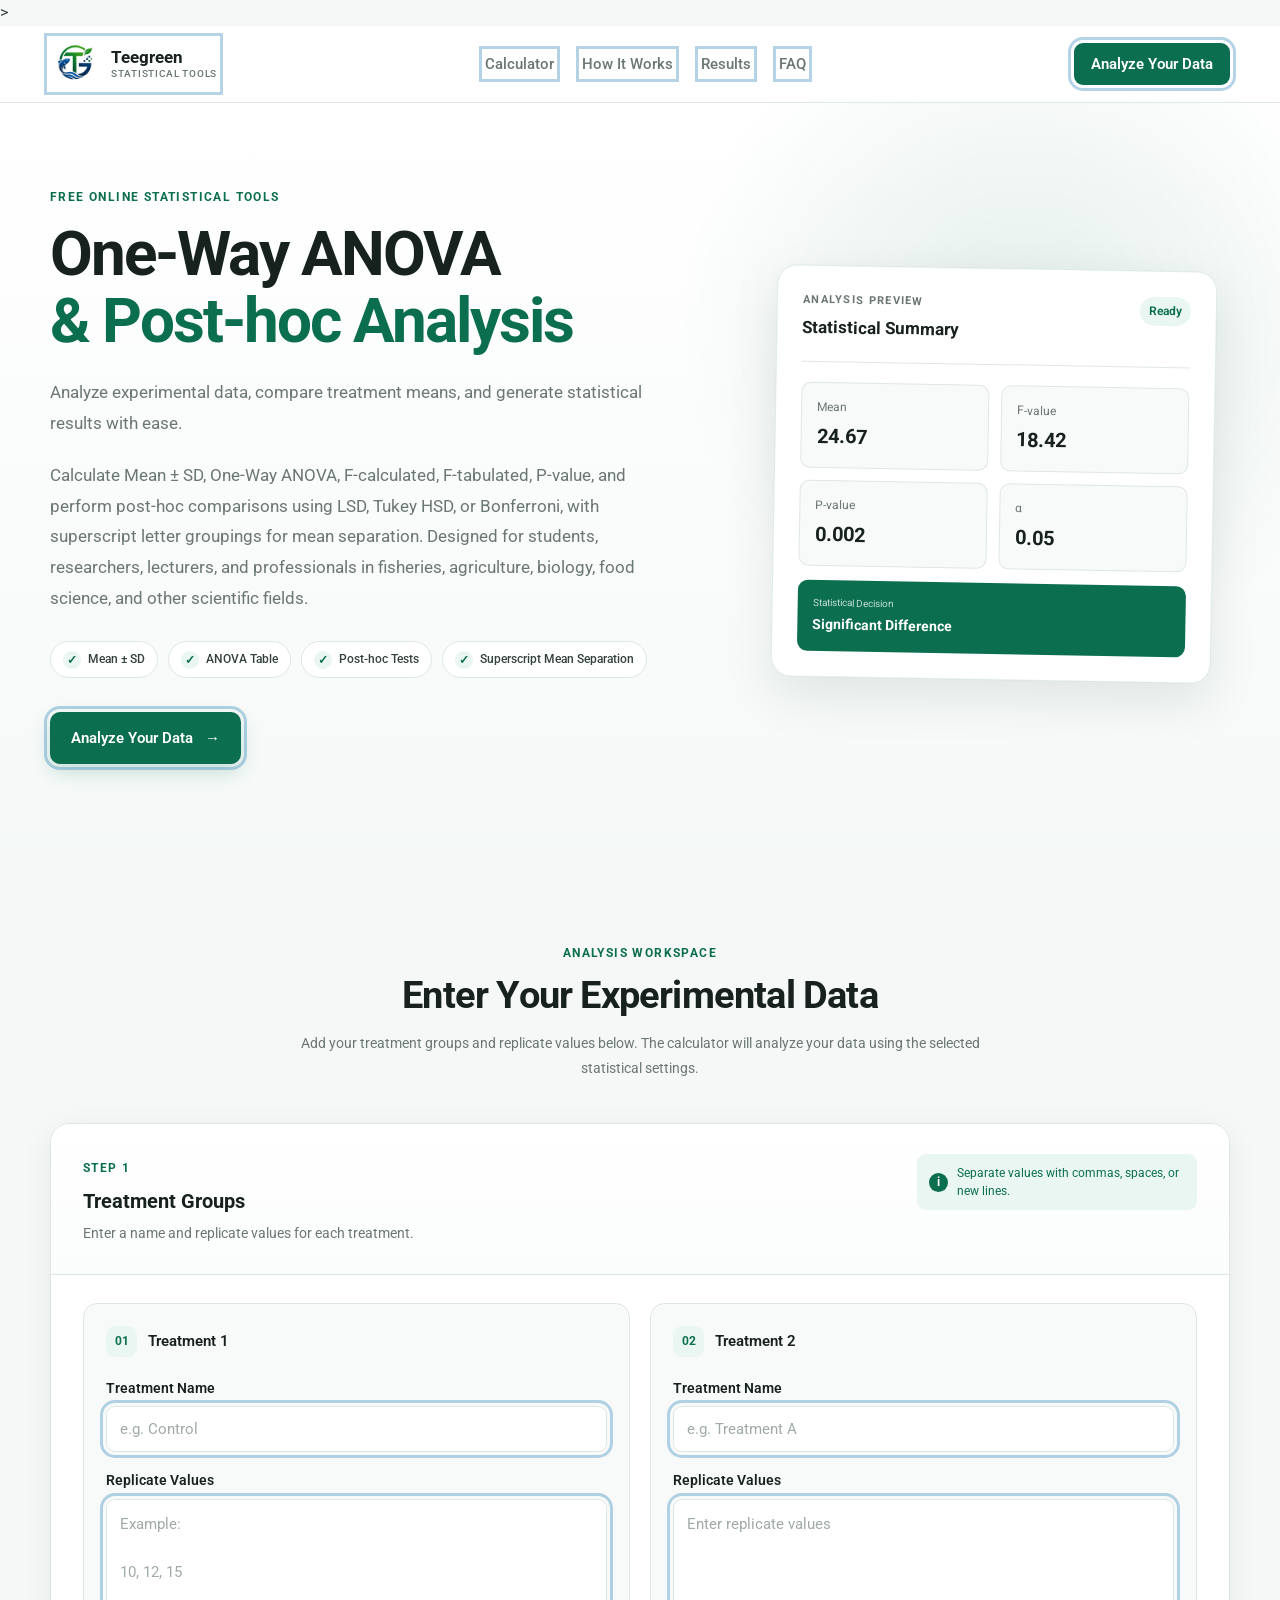
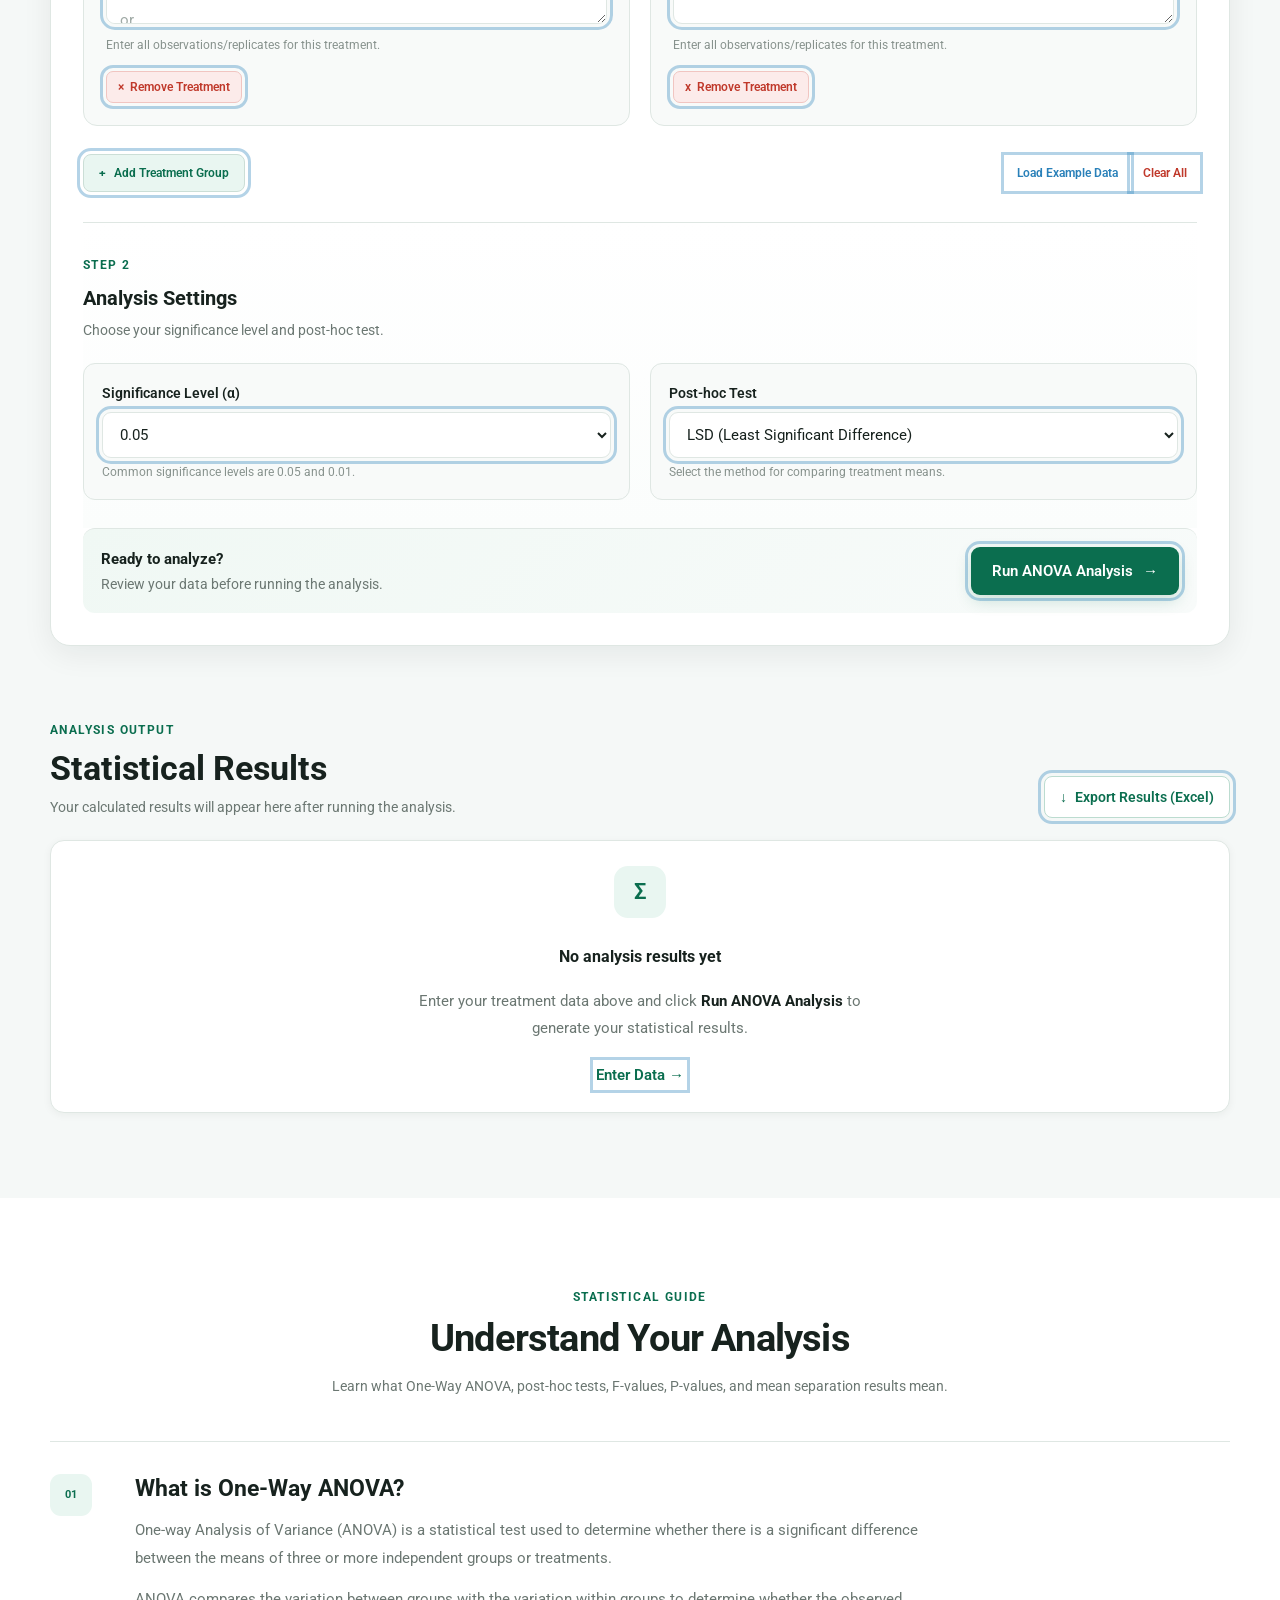
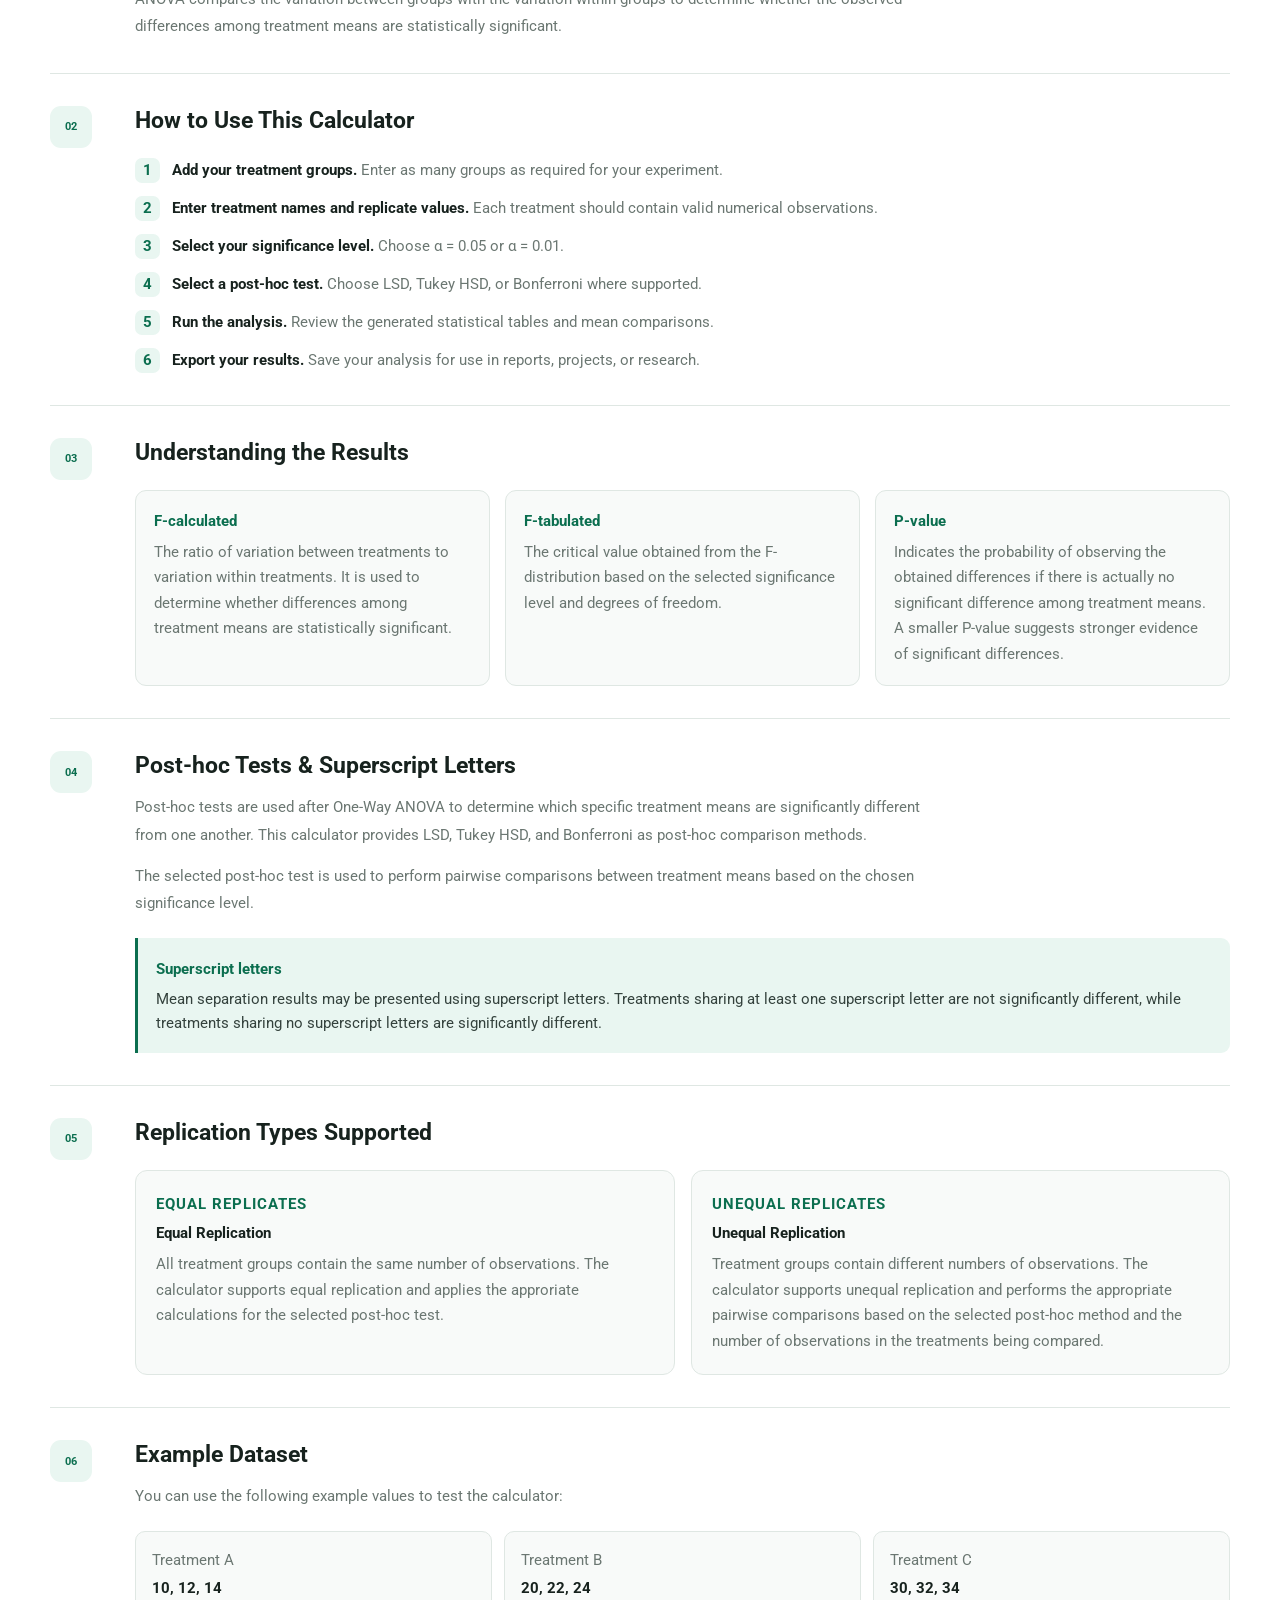
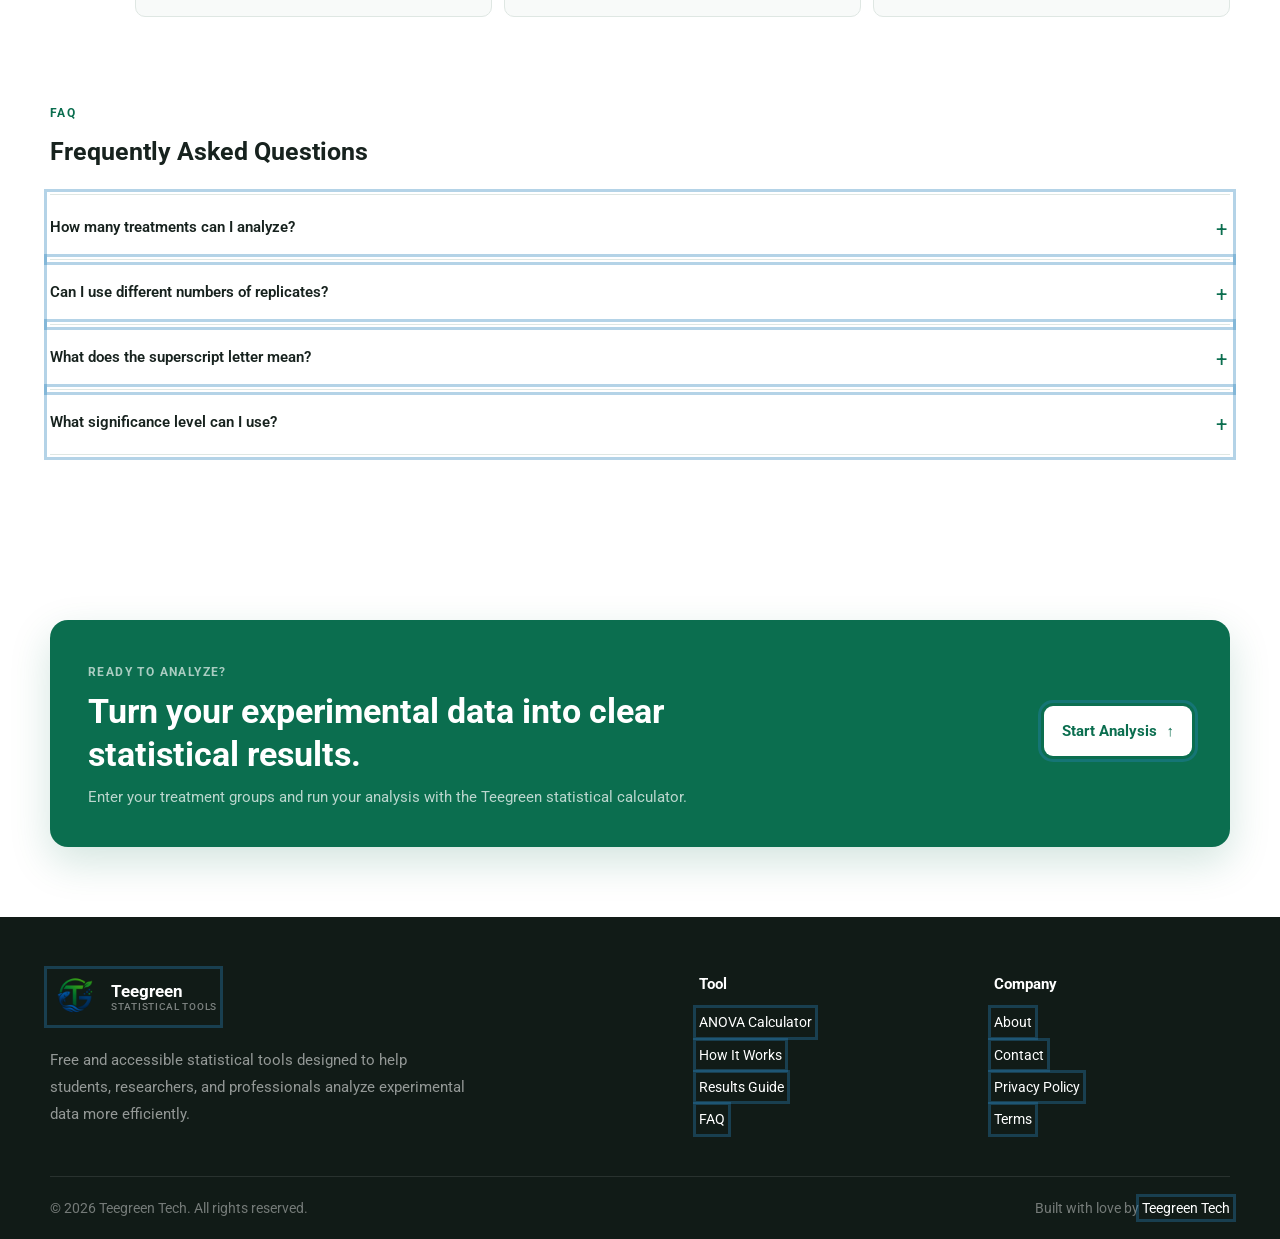
==== index.html @ 2a8d1009 "Initial launch" ====
<!DOCTYPE html><html lang="en"><head><meta charset="UTF-8">

<meta name="viewport" content="width=device-width, initial-scale=1.0">

<title>
    Teegreen One-Way ANOVA & Post-hoc Test Calculator | Free Statistical Analysis Tool
</title>

<meta
    name="description"
    content="Free One-Way ANOVA and post-hoc calculator for students, researchers, lecturers, and data analysts. Calculate Mean ± SD, ANOVA tables, F-value, P-value, F-critical, post-hoc, and mean separation online."
>

<meta
    name="keywords"
    content="One-Way ANOVA Calculator, ANOVA Calculator, Post-hoc Calculator, Mean Separation, F-test Calculator, Statistical Analysis, Mean ± SD Calculator, Research Statistics, Agriculture Statistics, Fisheries Statistics, Biology Statistics"
>

<meta name="author" content="Teegreen Tech">

<meta name="robots" content="index, follow">

<meta name="theme-color" content="#0b6e4f">

<link rel="canonical" href="https://YOUR-DOMAIN-HERE/">

<!-- Open Graph -->
<meta property="og:title" content="Teegreen One-Way ANOVA & Post-hoc Calculator">

<meta
    property="og:description"
    content="Perform One-Way ANOVA, Post-hoc test, Mean ± SD, F-value, P-value and mean separation online for free."
>

<meta property="og:type" content="website">

<meta property="og:url" content="https://YOUR-DOMAIN-HERE/">

<meta
    property="og:image"
    content="https://YOUR-DOMAIN-HERE/teegreen-logo.png"
>

<!-- Twitter -->
<meta name="twitter:card" content="summary_large_image">

<!-- Fonts -->
<link rel="preconnect" href="https://fonts.googleapis.com">
<link rel="preconnect" href="https://fonts.gstatic.com" crossorigin>
<link href="https://fonts.googleapis.com/css2?family=Roboto:ital,wght@0,100..900;1,100..900&display=swap" rel="stylesheet">

>

<!-- Main Stylesheet -->
<link
    rel="stylesheet"
    href="./assets/css/style.css"
>

</head>

<body>
    
    <!-- SITE HEADER -->

<header class="site-header"><div class="container header-inner">

    <a
        href="./"
        class="brand"
        aria-label="Teegreen Statistical Tools Home"
    >

        <img
                src="./assets/images/teegreen-logo.png"
                alt="Teegreen ANOVA logo"
                width="50"
                height="50"
            >

        <div class="brand-text">

            <span class="brand-name">
                Teegreen
            </span>

            <span class="brand-subtitle">
                Statistical Tools
            </span>

        </div>

    </a>

    <button
            type="button"
            class="mobile-menu-toggle"
            id="menuToggle"
            aria-label="Open navigation menu"
            aria-expanded="false"
            aria-controls="mainNavigation"
        >
            <span></span>
            <span></span>
            <span></span>
        </button>


    <nav
        class="main-navigation" id="primary-navigation"
        aria-label="Main navigation"
    >

        <a href="#calculator">
            Calculator
        </a>

        <a href="#how-to-use">
            How It Works
        </a>

        <a href="#results">
            Results
        </a>

        <a href="#faq">
            FAQ
        </a>

    </nav>


    <a
        href="#calculator"
        class="header-cta"
    >
        Analyze Your Data
    </a>

</div>

</header>


<!-- HERO SECTION -->

<main><section class="hero-section"><div class="container hero-grid">

    <div class="hero-content">

        <span class="eyebrow">
            FREE ONLINE STATISTICAL TOOLS
        </span>

        <h1>
            One-Way ANOVA
            <span>& Post-hoc Analysis</span>
        </h1>

        <p class="hero-description">

            Analyze experimental data, compare treatment means,
            and generate statistical results with ease.

        </p>
        <p class="hero-description">
            Calculate Mean ± SD, One-Way ANOVA, F-calculated, F-tabulated, P-value, and perform post-hoc comparisons using LSD, Tukey HSD, or Bonferroni, with superscript letter groupings for mean separation. Designed for students, researchers, lecturers, and professionals in fisheries, agriculture, biology, food science, and other scientific fields.
        </p>


        <div class="hero-features">

            <div class="hero-feature">
                <span class="feature-icon">✓</span>
                <span>Mean ± SD</span>
            </div>

            <div class="hero-feature">
                <span class="feature-icon">✓</span>
                <span>ANOVA Table</span>
            </div>

            <div class="hero-feature">
                <span class="feature-icon">✓</span>
                <span>Post-hoc Tests</span>
            </div>

            <div class="hero-feature">
                <span class="feature-icon">✓</span>
                <span> Superscript Mean Separation</span>
            </div>

        </div>


        <a
            href="#calculator"
            class="hero-button"
        >
            Analyze Your Data
             <span aria-hidden="true">→</span>
        </a>

    </div>


    <div class="hero-visual">

        <div class="stat-preview-card">

            <div class="preview-header">

                <div>
                    <span class="preview-label">
                        ANALYSIS PREVIEW
                    </span>

                    <h2>
                        Statistical Summary
                    </h2>
                </div>

                <span class="status-indicator">
                    Ready
                </span>

            </div>


            <div class="preview-stat-grid">

                <div class="preview-stat">

                    <span>
                        Mean
                    </span>

                    <strong>
                        24.67
                    </strong>

                </div>


                <div class="preview-stat">

                    <span>
                        F-value
                    </span>

                    <strong>
                        18.42
                    </strong>

                </div>


                <div class="preview-stat">

                    <span>
                        P-value
                    </span>

                    <strong>
                        0.002
                    </strong>

                </div>


                <div class="preview-stat">

                    <span>
                        &alpha;
                    </span>

                    <strong>
                        0.05
                    </strong>

                </div>

            </div>


            <div class="preview-result">

                <span>
                    Statistical Decision
                </span>

                <strong>
                    Significant Difference
                </strong>

            </div>

        </div>

    </div>

</div>

</section>

<!-- =========================================================
     CALCULATOR SECTION -->
<section
    id="calculator"
    class="calculator-section"
><div class="container">


    <div class="section-heading">

        <span class="section-label">
            ANALYSIS WORKSPACE
        </span>

        <h2>
            Enter Your Experimental Data
        </h2>

        <p>
            Add your treatment groups and replicate values below.
            The calculator will analyze your data using the selected
            statistical settings.
        </p>

    </div>



    <!-- Calculator Main Card -->

    <div class="calculator-card">


        <!-- Calculator Header -->

        <div class="calculator-card-header">

            <div>

                <span class="calculator-label">
                    STEP 1
                </span>

                <h3>
                    Treatment Groups
                </h3>

                <p>
                    Enter a name and replicate values for each treatment.
                </p>

            </div>


            <div class="data-format-note">

                <span class="format-icon">
                    i
                </span>

                <span>
                    Separate values with commas, spaces, or new lines.
                </span>

            </div>

        </div>



        <!-- Treatment Groups -->

        <div
            id="groupsContainer"
            class="groups-container"
        >


            <!-- Treatment 1 -->

            <div class="group">

                <div class="group-header">

                    <div class="group-title">

                        <span class="group-number">
                            01
                        </span>

                        <h3 class="treatmentNumber">
                            Treatment 1
                        </h3>

                    </div>

                </div>


                <div class="input-group">

                    <label
                        for="treatment-name-1"
                    >
                        Treatment Name
                    </label>

                    <input
                        id="treatment-name-1"
                        type="text"
                        class="groupName"
                        placeholder="e.g. Control"
                        autocomplete="off"
                    >

                </div>


                <div class="input-group">

                    <label>
                        Replicate Values
                    </label>

                    <textarea
                        class="dataInput"
                        inputmode="decimal"
                        placeholder="Example:

10, 12, 15

or

10 12 15

or

10
12
15"
></textarea>

                    <span class="input-help">
                        Enter all observations/replicates for this treatment.
                    </span>

                </div>


                <button
                    type="button"
                    class="removeGroup"
                >
                    <span aria-hidden="true">×</span>
                    Remove Treatment
                </button>

            </div>



            <!-- Treatment 2 -->

            <div class="group">

                <div class="group-header">

                    <div class="group-title">

                        <span class="group-number">
                            02
                        </span>

                        <h3 class="treatmentNumber">
                            Treatment 2
                        </h3>

                    </div>

                </div>


                <div class="input-group">

                    <label
                        for="treatment-name-2"
                    >
                        Treatment Name
                    </label>

                    <input
                        id="treatment-name-2"
                        type="text"
                        class="groupName"
                        placeholder="e.g. Treatment A"
                        autocomplete="off"
                    >

                </div>


                <div class="input-group">

                    <label>
                        Replicate Values
                    </label>

                    <textarea
                        class="dataInput"
                        placeholder="Enter replicate values"
                        inputmode="decimal"
                    ></textarea>

                    <span class="input-help">
                        Enter all observations/replicates for this treatment.
                    </span>

                </div>


                <button
                    type="button"
                    class="removeGroup"
                >
                    <span aria-hidden="true">x</span>
                    Remove Treatment
                </button>

            </div>


        </div>



        <!-- Group Controls -->

        <div class="group-controls">

            <button
                type="button"
                id="addGroup"
                class="secondary-button"
            >
                <span aria-hidden="true">+</span>
                Add Treatment Group
            </button>


            <div class="secondary-actions">

                <button
                    type="button"
                    id="exampleData"
                    class="text-button"
                >
                    Load Example Data
                </button>


                <button
                    type="button"
                    id="clearAll"
                    class="text-button danger-text"
                >
                    Clear All
                </button>

            </div>

        </div>



        <!-- Analysis Settings -->

        <div class="settings-section">

            <div class="settings-header">

                <span class="calculator-label">
                    STEP 2
                </span>

                <h3>
                    Analysis Settings
                </h3>

                <p>
                    Choose your significance level and post-hoc test.
                </p>

            </div>


            <div class="settings-grid">


                <div class="setting-control">

                    <label for="alpha">
                        Significance Level (&alpha;)
                    </label>

                    <select id="alpha">

                        <option value="0.05">
                            0.05
                        </option>

                        <option value="0.01">
                            0.01
                        </option>

                    </select>

                    <span class="setting-help">
                        Common significance levels are 0.05 and 0.01.
                    </span>

                </div>



                <div class="setting-control">

                    <label for="posthoc">
                        Post-hoc Test
                    </label>

                    <select id="posthoc">

                        <option value="LSD">
                            LSD (Least Significant Difference)
                        </option>

                        <option value="Tukey">
                            Tukey HSD
                        </option>

                        <option value="Bonferroni">
                            Bonferroni
                        </option>

                    </select>

                    <span class="setting-help">
                        Select the method for comparing treatment means.
                    </span>

                </div>


            </div>

        </div>



        <!-- Analysis Action -->

        <div class="analysis-action">

            <div class="analysis-action-text">

                <strong>
                    Ready to analyze?
                </strong>

                <span>
                    Review your data before running the analysis.
                </span>

            </div>


            <button
                type="button"
                id="analyze"
                class="primary-button"
            >
                Run ANOVA Analysis
                <span aria-hidden="true">→</span>
            </button>

        </div>


    </div>



    <!-- =====================================================
         RESULTS
    ====================================================== -->

    <section
        class="results-section" 
        aria-labelledby="results-title"
    >

        <div class="results-heading">

            <div>

                <span class="section-label">
                    ANALYSIS OUTPUT
                </span>

                <h2 id="results-title">
                    Statistical Results
                </h2>

                <p>
                    Your calculated results will appear here after
                    running the analysis.
                </p>

            </div>


            <button
                type="button"
                id="exportCSV"
                class="export-button"
            >
                <span aria-hidden="true">↓</span>
                Export Results (Excel)
            </button>

        </div>


        <!-- Keep this ID exactly as your JavaScript expects -->

        <div
            id="results"
            class="results-container"
            aria-live="polite"
            aria-atomic="true"
        >

            <div class="results-empty-state">

                <div class="empty-state-icon">
                    Σ
                </div>

                <h3>
                    No analysis results yet
                </h3>

                <p>
                    Enter your treatment data above and click
                    <strong>Run ANOVA Analysis</strong> to generate
                    your statistical results.
                </p>

                <a href="#calculator">
                    Enter Data →
                </a>

            </div>

        </div>

    </section>


</div>

</section>

<!-- INFORMATION SECTION -->

<section class="information-section">
    
    <div class="container">


    <div class="section-heading">

        <span class="section-label">
            STATISTICAL GUIDE
        </span>

        <h2>
            Understand Your Analysis
        </h2>

        <p>
            Learn what One-Way ANOVA, post-hoc tests, F-values, P-values,
            and mean separation results mean.
        </p>

    </div>



    <!-- What is ANOVA -->

    <article class="info-card">

        <div class="info-card-number">
            01
        </div>

        <div class="info-card-content">

            <h2>
                What is One-Way ANOVA?
            </h2>

            <p>
                One-way Analysis of Variance (ANOVA) is a statistical
                test used to determine whether there is a significant
                difference between the means of three or more
                independent groups or treatments.
            </p>

            <p>
                ANOVA compares the variation between groups with the
                variation within groups to determine whether the observed
                differences among treatment means are statistically
                significant.
            </p>

        </div>

    </article>



    <!-- How to Use -->

    <article
        id="how-to-use"
        class="info-card"
    >

        <div class="info-card-number">
            02
        </div>

        <div class="info-card-content">

            <h2>
                How to Use This Calculator
            </h2>

            <ol class="instruction-list">

                <li>
                    <span>1</span>
                    <div>
                        <strong>Add your treatment groups.</strong>
                        Enter as many groups as required for your experiment.
                    </div>
                </li>

                <li>
                    <span>2</span>
                    <div>
                        <strong>Enter treatment names and replicate values.</strong>
                        Each treatment should contain valid numerical observations.
                    </div>
                </li>

                <li>
                    <span>3</span>
                    <div>
                        <strong>Select your significance level.</strong>
                        Choose &alpha; = 0.05 or &alpha; = 0.01.
                    </div>
                </li>

                <li>
                    <span>4</span>
                    <div>
                        <strong>Select a post-hoc test.</strong>
                        Choose LSD, Tukey HSD, or Bonferroni where supported.
                    </div>
                </li>

                <li>
                    <span>5</span>
                    <div>
                        <strong>Run the analysis.</strong>
                        Review the generated statistical tables and mean comparisons.
                    </div>
                </li>

                <li>
                    <span>6</span>
                    <div>
                        <strong>Export your results.</strong>
                        Save your analysis for use in reports, projects, or research.
                    </div>
                </li>

            </ol>

        </div>

    </article>



    <!-- Understanding Results -->

    <article
        id="understanding-result"
        class="info-card"
    >

        <div class="info-card-number">
            03
        </div>

        <div class="info-card-content">

            <h2>
                Understanding the Results
            </h2>


            <div class="definition-grid">

                <div class="definition-item">

                    <h3>
                        F-calculated
                    </h3>

                    <p>
                        The ratio of variation between treatments to
                        variation within treatments. It is used to
                        determine whether differences among treatment
                        means are statistically significant.
                    </p>

                </div>


                <div class="definition-item">

                    <h3>
                        F-tabulated
                    </h3>

                    <p>
                        The critical value obtained from the F-distribution
                        based on the selected significance level and
                        degrees of freedom.
                    </p>

                </div>


                <div class="definition-item">

                    <h3>
                        P-value
                    </h3>

                    <p>
                        Indicates the probability of observing the
                        obtained differences if there is actually no
                        significant difference among treatment means.
                        A smaller P-value suggests stronger evidence
                        of significant differences.
                    </p>

                </div>

            </div>

        </div>

    </article>



    <!-- Post-hoc Tests -->

    <article class="info-card">

        <div class="info-card-number">
            04
        </div>

        <div class="info-card-content">

            <h2>
                Post-hoc Tests & Superscript Letters
            </h2>

            <p>
                Post-hoc tests are used after One-Way ANOVA to determine which specific treatment means are significantly different from one another. This calculator provides LSD, Tukey HSD, and Bonferroni as post-hoc comparison methods.
            </p>

            <p>
                The selected post-hoc test is used to perform pairwise comparisons between treatment means based on the chosen significance level.
            </p>


            <div class="highlight-box">

                <strong>
                    Superscript letters
                </strong>

                <p>
                    Mean separation results may be presented using superscript letters. Treatments sharing at least one superscript letter are not significantly different, while treatments sharing no superscript letters are significantly different.
                </p>

            </div>

        </div>

    </article>



    <!-- Replication -->

    <article class="info-card">

        <div class="info-card-number">
            05
        </div>

        <div class="info-card-content">

            <h2>
                Replication Types Supported
            </h2>


            <div class="replication-grid">

                <div class="replication-card">

                    <span class="replication-label">
                        EQUAL REPLICATES
                    </span>

                    <h3>
                        Equal Replication
                    </h3>

                    <p>
                        All treatment groups contain the same number
                        of observations. The calculator supports equal replication and applies the
                        approriate calculations for the selected post-hoc test.
                    </p>

                </div>


                <div class="replication-card">

                    <span class="replication-label">
                        UNEQUAL REPLICATES
                    </span>

                    <h3>
                        Unequal Replication
                    </h3>

                    <p>
                        Treatment groups contain different numbers
                        of observations. The calculator supports unequal replication and performs the appropriate pairwise comparisons based on the selected post-hoc method and the number of observations in the treatments being compared.
                    </p>

                </div>

            </div>

        </div>

    </article>



    <!-- Example -->

    <article class="info-card">

        <div class="info-card-number">
            06
        </div>

        <div class="info-card-content">

            <h2>
                Example Dataset
            </h2>

            <p>
                You can use the following example values to test
                the calculator:
            </p>


            <div class="example-dataset">

                <div class="example-treatment">

                    <span>
                        Treatment A
                    </span>

                    <strong>
                        10, 12, 14
                    </strong>

                </div>


                <div class="example-treatment">

                    <span>
                        Treatment B
                    </span>

                    <strong>
                        20, 22, 24
                    </strong>

                </div>


                <div class="example-treatment">

                    <span>
                        Treatment C
                    </span>

                    <strong>
                        30, 32, 34
                    </strong>

                </div>

            </div>

        </div>

    </article>



    <!-- FAQ -->

    <article
        id="faq"
        class="faq-section"
    >

        <div class="faq-heading">

            <span class="section-label">
                FAQ
            </span>

            <h2>
                Frequently Asked Questions
            </h2>

        </div>


        <div class="faq-list">


            <details class="faq-item">

                <summary>
                    How many treatments can I analyze?
                </summary>

                <div class="faq-answer">

                    <p>
                        You can analyze multiple treatment groups as
                        long as valid replicate values are provided
                        for each group.
                    </p>

                </div>

            </details>



            <details class="faq-item">

                <summary>
                    Can I use different numbers of replicates?
                </summary>

                <div class="faq-answer">

                    <p>
                        Yes. The calculator supports both equal and
                        unequal numbers of replicates. The calculations and pairwise comparisons are performed according to the selected post-hoc test.
                    </p>

                </div>

            </details>



            <details class="faq-item">

                <summary>
                    What does the superscript letter mean?
                </summary>

                <div class="faq-answer">

                    <p>
                        Superscript letters show statistical grouping
                        in the mean seperation results. Treatments sharing at least one letter are not significantly different, while treatments sharing no letters are significantly different.
                    </p>

                </div>

            </details>



            <details class="faq-item">

                <summary>
                    What significance level can I use?
                </summary>

                <div class="faq-answer">

                    <p>
                        The calculator supports common significance
                        levels such as &alpha; = 0.05 and &alpha; = 0.01 for
                        statistical testing.
                    </p>

                </div>

            </details>


        </div>

    </article>


</div>

</section>



<!-- =========================================================
     CALL TO ACTION
========================================================= -->

<section class="final-cta">

<div class="container">

    <div class="final-cta-card">

        <div>

            <span class="section-label">
                READY TO ANALYZE?
            </span>

            <h2>
                Turn your experimental data into clear statistical results.
            </h2>

            <p>
                Enter your treatment groups and run your analysis
                with the Teegreen statistical calculator.
            </p>

        </div>


        <a
            href="#calculator"
            class="final-cta-button"
        >
            Start Analysis
            <span aria-hidden="true">↑</span>
        </a>

    </div>

</div>

</section>

</main>



<!-- =========================================================
     FOOTER
========================================================= -->

<footer class="site-footer">

<div class="container">


    <div class="footer-main">


        <div class="footer-brand">

            <a
                href="./"
                class="brand footer-brand-link"
            >

                <img
                src="./assets/images/teegreen-logo.png"
                alt="Teegreen ANOVA logo"
                width="50"
                height="50"
            >

                <div class="brand-text">

                    <span class="brand-name">
                        Teegreen
                    </span>

                    <span class="brand-subtitle">
                        Statistical Tools
                    </span>

                </div>

            </a>


            <p>
                Free and accessible statistical tools designed
                to help students, researchers, and professionals
                analyze experimental data more efficiently.
            </p>

        </div>



        <div class="footer-column">

            <h3>
                Tool
            </h3>

            <a href="#calculator">
                ANOVA Calculator
            </a>

            <a href="#how-to-use">
                How It Works
            </a>

            <a href="#understanding-results">
                Results Guide
            </a>

            <a href="#faq">
                FAQ
            </a>

        </div>



        <div class="footer-column">

            <h3>
                Company
            </h3>

            <a href="pages/about.html">
                About
            </a>

            <a href="pages/contact.html">
                Contact
            </a>

            <a href="pages/privacy-policy.html">
                Privacy Policy
            </a>

            <a href="pages/terms.html">
                Terms
            </a>

        </div>


    </div>



    <div class="footer-bottom">

        <p>
            © <span id="currentYear"></span>
            Teegreen Tech. All rights reserved.
        </p>


        <p>
            Built with
            <span aria-label="love">love</span>
            by
            <a
                href="https://wa.me/2347072036842"
                target="_blank"
                rel="noopener noreferrer"
            >
                Teegreen Tech
            </a>
        </p>

    </div>


</div>

</footer>



<!-- =========================================================
     JAVASCRIPT
     Existing scripts preserved
========================================================= -->

<script src="assets/js/libraries/jstat.min.js"></script>

<script src="assets/js/libraries/xlsx.full.min.js"></script>

<script src="assets/js/anova.js"></script>

<script src="assets/js/posthoc/lsd.js"></script>

<script src="assets/js/posthoc/tukey.js"></script>

<script src="assets/js/posthoc/bonferroni.js"></script>

<script src="assets/js/cld.js"></script>

<script src="assets/js/export.js"></script>

<script src="assets/js/script.js"></script>


</body>

</html>
---- assets/css/style.css ----
/* =========================================================
TEEGREEN ANOVA CALCULATOR
Production UI Stylesheet
========================================================= */

/* =========================================================

1. RESET & ROOT
   ========================================================= */

*,
*::before,
*::after {
box-sizing: border-box;
margin: 0;
padding: 0;
}

:root {

--primary: #0b6e4f;
--primary-dark: #07543d;
--primary-light: #e9f6f1;
--primary-tint: #f0f8f4;
--primary-tint-soft: #f5f9f7;
--primary-border: #bcdcd0;
--primary-border-soft: #cbded6;

--secondary: #2980b9;
--purple: #8e44ad;

--danger: #c0392b;
--danger-light: #fcebea;
--danger-tint: #f9ddda;
--danger-border: #f1c5c1;

--dark: #17221e;
--dark-deep: #111b17;
--text: #34423d;
--muted: #6b7772;
--muted-soft: #87928d;
--muted-faint: #a0aaa6;

--border: #dfe7e3;
--border-light: #dff1e9;

--background: #f5f8f7;
--surface: #ffffff;
--surface-soft: #f8faf9;
--surface-faint: #f7faf8;
--surface-hairline: #fbfcfc;
--surface-whisper: #f8fbfa;

--shadow-sm:
    0 2px 8px rgba(15, 35, 27, 0.05);

--shadow:
    0 8px 30px rgba(15, 35, 27, 0.07);

--shadow-lg:
    0 18px 50px rgba(15, 35, 27, 0.10);

--radius-sm: 8px;
--radius: 14px;
--radius-lg: 20px;

--container: 1180px;

}

/* =========================================================
2. BASE
========================================================= */

html {
scroll-behavior: smooth;
}

body {

font-family:
    "Roboto",
    sans-serif;

background: var(--background);

color: var(--text);

line-height: 1.6;

min-height: 100vh;

}


button,
input,
textarea,
select {
font-family: inherit;
}

button,
input,
textarea,
select {
font-size: 15px;
}

button {
cursor: pointer;
}

a {
color: inherit;
}

img {
max-width: 100%;
display: block;
}

.container {

width: min(
    calc(100% - 40px),
    var(--container)
);

margin-inline: auto;

}

/* =========================================================
3. HEADER
========================================================= */

.site-header {

position: sticky;

top: 0;

z-index: 1000;

background:
    rgba(255, 255, 255, 0.94);

border-bottom:
    1px solid var(--border);

backdrop-filter:
    blur(14px);

}

.header-inner {

min-height: 76px;

display: flex;

align-items: center;

justify-content: space-between;

gap: 30px;

}

/* Brand */

.brand {

display: inline-flex;

align-items: center;

gap: 11px;

text-decoration: none;

flex-shrink: 0;

}


.brand-text {

display: flex;

flex-direction: column;

line-height: 1.15;

}

.brand-name {

color: var(--dark);

font-size: 17px;

font-weight: 700;

}

.brand-subtitle {

color: var(--muted);

font-size: 10px;

font-weight: 500;

letter-spacing: 0.7px;

text-transform: uppercase;

}

/* Navigation */

.main-navigation {

display: flex;

align-items: center;

gap: 28px;

}

.main-navigation a {

color: var(--muted);

text-decoration: none;

font-size: 15px;

font-weight: 500;

transition:
    color 0.2s ease;

}

.main-navigation a:hover {

color: var(--primary);

}

.header-cta {

display: inline-flex;

align-items: center;

justify-content: center;

min-height: 42px;

padding: 0 17px;

border-radius: 9px;

background: var(--primary);

color: white;

text-decoration: none;

font-size: 15px;

font-weight: 600;

transition:
    background 0.2s ease,
    transform 0.2s ease;

}

.header-cta:hover {

background: var(--primary-dark);

transform:
    translateY(-1px);

}


.mobile-menu-toggle {
    display: none;
    width: 42px;
    height: 42px;
    margin-left: auto;
    padding: 0;
    border: 1px solid var(--border);
    border-radius: 9px;
    background: #fff;
    align-items: center;
    justify-content: center;
    flex-direction: column;
    gap: 4px;
}

.mobile-menu-toggle span {
    width: 17px;
    height: 2px;
    border-radius: 2px;
    background: var(--dark);
    transition: transform var(--transition), opacity var(--transition);
}

.mobile-menu-toggle[aria-expanded="true"] span:nth-child(1) {
    transform: translateY(6px) rotate(45deg);
}

.mobile-menu-toggle[aria-expanded="true"] span:nth-child(2) {
    opacity: 0;
}

.mobile-menu-toggle[aria-expanded="true"] span:nth-child(3) {
    transform: translateY(-6px) rotate(-45deg);
}

/* =========================================================
4. HERO
========================================================= */

.hero-section {

position: relative;

overflow: hidden;

padding:
    80px 0 90px;

background:

    radial-gradient(
        circle at 80% 30%,
        rgba(11, 110, 79, 0.10),
        transparent 30%
    ),

    linear-gradient(
        180deg,
        var(--surface) 0%,
        var(--primary-tint-soft) 100%
    );

}

.hero-grid {

display: grid;

grid-template-columns:
    minmax(0, 1.15fr)
    minmax(350px, 0.85fr);

align-items: center;

gap: 70px;

}

.eyebrow,
.section-label,
.calculator-label {

display: inline-block;

color: var(--primary);

font-size: 12px;

font-weight: 700;

letter-spacing: 1.4px;

text-transform: uppercase;

}

.hero-content h1 {

max-width: 720px;

margin-top: 13px;

color: var(--dark);

font-size:
    clamp(38px, 5vw, 62px);

line-height: 1.08;

letter-spacing: -2px;

}

.hero-content h1 span {

display: block;

color: var(--primary);

}

.hero-description {

max-width: 650px;

margin-top: 22px;

color: var(--muted);

font-size: 17px;

line-height: 1.8;

}

.hero-features {

display: flex;

flex-wrap: wrap;

gap: 10px;

margin-top: 28px;

}

.hero-feature {

display: inline-flex;

align-items: center;

gap: 7px;

padding:
    8px 12px;

border:
    1px solid var(--border);

border-radius: 50px;

background: white;

color: var(--text);

font-size: 12px;

font-weight: 500;

}

.feature-icon {

width: 18px;

height: 18px;

display: grid;

place-items: center;

border-radius: 50%;

background: var(--primary-light);

color: var(--primary);

font-size: 12px;

font-weight: 700;

}

.hero-button {

display: inline-flex;

align-items: center;

gap: 12px;

margin-top: 34px;

padding:
    14px 21px;

border-radius: 10px;

background: var(--primary);

color: white;

text-decoration: none;

font-size: 15px;

font-weight: 600;

box-shadow:
    0 8px 20px
    rgba(11, 110, 79, 0.20);

transition:
    transform 0.2s ease,
    background 0.2s ease;

}

.hero-button:hover {

background: var(--primary-dark);

transform:
    translateY(-2px);

}

/* Hero preview */

.hero-visual {

display: flex;

justify-content: center;

}

.stat-preview-card {

width: min(
    100%,
    440px
);

padding: 25px;

border:
    1px solid rgba(11, 110, 79, 0.12);

border-radius: 20px;

background: white;

box-shadow: var(--shadow-lg);

transform:
    rotate(1deg);

}

.preview-header {

display: flex;

align-items: flex-start;

justify-content: space-between;

gap: 20px;

padding-bottom: 20px;

border-bottom:
    1px solid var(--border);

}

.preview-label {

display: block;

color: var(--muted);

font-size: 11px;

font-weight: 700;

letter-spacing: 1.3px;

}

.preview-header h2 {

margin-top: 5px;

color: var(--dark);

font-size: 17px;

}

.status-indicator {

padding:
    5px 9px;

border-radius: 50px;

background: var(--primary-light);

color: var(--primary);

font-size: 12px;

font-weight: 600;

}

.preview-stat-grid {

display: grid;

grid-template-columns:
    repeat(2, 1fr);

gap: 12px;

margin-top: 20px;

}

.preview-stat {

padding: 15px;

border:
    1px solid var(--border);

border-radius: 10px;

background: var(--surface-soft);

}

.preview-stat span {

display: block;

color: var(--muted);

font-size: 12px;

}

.preview-stat strong {

display: block;

margin-top: 3px;

color: var(--dark);

font-size: 20px;

}

.preview-result {

margin-top: 14px;

padding: 15px;

border-radius: 10px;

background: var(--primary);

color: white;

}

.preview-result span {

display: block;

opacity: 0.75;

font-size: 10px;

}

.preview-result strong {

display: block;

margin-top: 2px;

font-size: 14px;

}

/* =========================================================
5. SECTION HEADINGS
========================================================= */

.section-heading {

max-width: 720px;

margin:
    0 auto 42px;

text-align: center;

}

.section-heading h2 {

margin-top: 8px;

color: var(--dark);

font-size:
    clamp(27px, 4vw, 38px);

line-height: 1.2;

letter-spacing: -0.8px;

}

.section-heading p {

margin-top: 12px;

color: var(--muted);

font-size: 14px;

line-height: 1.8;

}

/* =========================================================
6. CALCULATOR
========================================================= */

.calculator-section {

padding:
    85px 0;

}

.calculator-card {

overflow: hidden;

border:
    1px solid var(--border);

border-radius: var(--radius-lg);

background: white;

box-shadow: var(--shadow);

}

/* Calculator header */

.calculator-card-header {

display: flex;

align-items: flex-start;

justify-content: space-between;

gap: 30px;

padding:
    30px 32px;

border-bottom:
    1px solid var(--border);

background:
    linear-gradient(
        180deg,
        var(--surface),
        var(--surface-hairline)
    );

}

.calculator-card-header h3,
.settings-header h3 {

margin-top: 5px;

color: var(--dark);

font-size: 20px;

}

.calculator-card-header p,
.settings-header p {

margin-top: 5px;

color: var(--muted);

font-size: 14px;

}

.data-format-note {

display: flex;

align-items: center;

gap: 9px;

max-width: 280px;

padding:
    10px 12px;

border-radius: 9px;

background: var(--primary-light);

color: var(--primary);

font-size: 12px;

line-height: 1.5;

}

.format-icon {

width: 19px;

height: 19px;

flex-shrink: 0;

display: grid;

place-items: center;

border-radius: 50%;

background: var(--primary);

color: white;

font-size: 12px;

font-weight: 700;

}

/* Treatment container */

.groups-container {

display: grid;

grid-template-columns:
    repeat(2, minmax(0, 1fr));

gap: 20px;

padding:
    28px 32px 10px;

}

/* Treatment cards */

.group {

position: relative;

padding: 22px;

border:
    1px solid var(--border);

border-radius: 14px;

background: var(--surface-soft);

transition:
    border-color 0.2s ease,
    box-shadow 0.2s ease,
    transform 0.2s ease;

}

.group:hover {

border-color:
    rgba(11, 110, 79, 0.28);

box-shadow: var(--shadow-sm);

transform:
    translateY(-1px);

}

.group-header {

margin-bottom: 20px;

}

.group-title {

display: flex;

align-items: center;

gap: 11px;

}

.group-number {

width: 31px;

height: 31px;

display: grid;

place-items: center;

border-radius: 9px;

background: var(--primary-light);

color: var(--primary);

font-size: 12px;

font-weight: 700;

}

.treatmentNumber {

color: var(--dark);

font-size: 15px;

font-weight: 600;

}

/* Input groups */

.input-group {

margin-bottom: 17px;

}

.input-group label,
.setting-control label {

display: block;

margin-bottom: 7px;

color: var(--dark);

font-size: 14px;

font-weight: 600;

}

input,
textarea,
select {

width: 100%;

border:
    1px solid var(--border);

border-radius: 9px;

background: white;

color: var(--dark);

transition:
    border-color 0.2s ease,
    box-shadow 0.2s ease;

}

input,
select {

min-height: 46px;

padding:
    0 13px;

}

textarea {

min-height: 125px;

padding:
    12px 13px;

resize: vertical;

line-height: 1.6;

}

input::placeholder,
textarea::placeholder {

color: var(--muted-faint);

}

input:focus,
textarea:focus,
select:focus {

outline: none;

border-color: var(--primary);

box-shadow:
    0 0 0 3px
    rgba(11, 110, 79, 0.10);

}

.input-help,
.setting-help {

display: block;

margin-top: 5px;

color: var(--muted-soft);

font-size: 12px;

line-height: 1.5;

}

/* Remove button */

.removeGroup {

display: inline-flex;

align-items: center;

gap: 6px;

padding:
    8px 11px;

border:
    1px solid var(--danger-border);

border-radius: 7px;

background: var(--danger-light);

color: var(--danger);

font-size: 12px;

font-weight: 600;

}

.removeGroup:hover {

background:
    var(--danger-tint);

transform: none;

opacity: 1;

}

/* =========================================================
7. GROUP CONTROLS
========================================================= */

.group-controls {

display: flex;

align-items: center;

justify-content: space-between;

gap: 20px;

padding:
    18px 32px 30px;

}

.secondary-actions {

display: flex;

align-items: center;

gap: 5px;

}

.secondary-button,
.text-button {

border: none;

background: transparent;

font-weight: 600;

}

.secondary-button {

display: inline-flex;

align-items: center;

gap: 8px;

padding:
    11px 15px;

border:
    1px solid var(--primary-border-soft);

border-radius: 8px;

background: var(--primary-light);

color: var(--primary);

font-size: 12px;

}

.secondary-button:hover {

background:
    var(--border-light);

transform:
    translateY(-1px);

opacity: 1;

}

.text-button {

padding:
    8px 10px;

color: var(--secondary);

font-size: 12px;

}

.text-button:hover {

color: var(--primary);

transform: none;

opacity: 1;

}

.danger-text {

color: var(--danger);

}

/* =========================================================
8. SETTINGS
========================================================= */

.settings-section {

margin:
    0 32px;

padding:
    28px 0;

border-top:
    1px solid var(--border);

}

.settings-grid {

display: grid;

grid-template-columns:
    repeat(2, minmax(0, 1fr));

gap: 20px;

margin-top: 22px;

}

.setting-control {

padding:
    18px;

border:
    1px solid var(--border);

border-radius: 12px;

background: var(--surface-soft);

}

.setting-control select {

background: white;

}

/* =========================================================
9. ANALYSIS ACTION
========================================================= */

.analysis-action {

display: flex;

align-items: center;

justify-content: space-between;

gap: 25px;

margin:
    0 32px 32px;

padding:
    18px;

border-radius: 12px;

background:
    linear-gradient(
        135deg,
        var(--primary-tint),
        var(--surface-whisper)
    );

}

.analysis-action-text strong {

display: block;

color: var(--dark);

font-size: 15px;

}

.analysis-action-text span {

display: block;

margin-top: 2px;

color: var(--muted);

font-size: 14px;

}

.primary-button {

display: inline-flex;

align-items: center;

justify-content: center;

gap: 10px;

min-height: 48px;

padding:
    0 21px;

border: none;

border-radius: 9px;

background: var(--primary);

color: white;

font-size: 15px;

font-weight: 600;

white-space: nowrap;

box-shadow:
    0 6px 16px
    rgba(11, 110, 79, 0.18);

transition:
    background 0.2s ease,
    transform 0.2s ease,
    box-shadow 0.2s ease;

}

.primary-button:hover {

background: var(--primary-dark);

transform:
    translateY(-2px);

box-shadow:
    0 9px 20px
    rgba(11, 110, 79, 0.23);

opacity: 1;

}

/* =========================================================
10. RESULTS
========================================================= */

.results-section {

margin-top: 70px;

}

.results-heading {

display: flex;

align-items: flex-end;

justify-content: space-between;

gap: 25px;

margin-bottom: 22px;

}

.results-heading h2 {

margin-top: 6px;

color: var(--dark);

font-size:
    clamp(25px, 4vw, 34px);

line-height: 1.2;

}

.results-heading p {

margin-top: 7px;

color: var(--muted);

font-size: 14px;

}

.export-button {

display: inline-flex;

align-items: center;

justify-content: center;

gap: 8px;

min-height: 42px;

padding:
    0 15px;

border:
    1px solid var(--primary-border);

border-radius: 8px;

background: white;

color: var(--primary);

font-size: 14px;

font-weight: 600;

white-space: nowrap;

}

.export-button:hover {

background: var(--primary-light);

transform:
    translateY(-1px);

opacity: 1;

}

#results {

min-height: 250px;

padding: 25px;

border:
    1px solid var(--border);

border-radius: var(--radius);

background: white;

box-shadow: var(--shadow-sm);

overflow-x: auto;

}

/* Empty state */

.results-empty-state {

min-height: 200px;

display: flex;

flex-direction: column;

align-items: center;

justify-content: center;

text-align: center;

}

.empty-state-icon {

width: 52px;

height: 52px;

display: grid;

place-items: center;

border-radius: 14px;

background: var(--primary-light);

color: var(--primary);

font-size: 22px;

font-weight: 600;

}

.results-empty-state h3 {

margin-top: 15px;

color: var(--dark);

font-size: 15px;

}

.results-empty-state p {

max-width: 460px;

margin-top: 5px;

color: var(--muted);

font-size: 15px;

line-height: 1.7;

}

.results-empty-state a {

margin-top: 12px;

color: var(--primary);

text-decoration: none;

font-size: 15px;

font-weight: 600;

}

/* =========================================================
11. RESULTS TABLES
========================================================= */

#results table {

width: 100%;

min-width: 700px;

margin-top: 18px;

border-collapse: separate;

border-spacing: 0;

overflow: hidden;

border:
    1px solid var(--border);

border-radius: 9px;

}

#results th {

padding:
    12px 14px;

background: var(--primary);

color: white;

font-size: 15px;

font-weight: 600;

white-space: nowrap;

text-align: center;

}

#results td {

padding:
    11px 14px;

border-bottom:
    1px solid var(--border);

color: var(--text);

font-size: 15px;

text-align: center;

}

#results tbody tr:last-child td {

border-bottom: none;

}

#results tbody tr:hover {

background:
    var(--surface-faint);

}

/* Generic tables outside results */

table {

width: 100%;

border-collapse: collapse;

}

th,
td {

padding: 12px;
font-size: 15px;

}

/* =========================================================
12. INFORMATION
========================================================= */

.information-section {

padding:
    85px 0;

background:
    var(--surface);

}

.info-card {

display: grid;

grid-template-columns: 60px minmax(0, 1fr);

gap: 25px;

padding:
    32px 0;

border-top:
    1px solid var(--border);

}

.info-card-number {

width: 42px;

height: 42px;

display: grid;

place-items: center;

border-radius: 11px;

background: var(--primary-light);

color: var(--primary);

font-size: 11px;

font-weight: 700;

}

.info-card-content h2 {

color: var(--dark);

font-size: 23px;

line-height: 1.3;

}

.info-card-content > p {

max-width: 820px;

margin-top: 13px;

color: var(--muted);

font-size: 15px;

line-height: 1.85;

}

/* Instructions */

.instruction-list {

display: grid;

gap: 13px;

margin-top: 22px;

list-style: none;

}

.instruction-list li {

display: flex;

align-items: flex-start;

gap: 12px;

color: var(--muted);

font-size: 15px;

}

.instruction-list li > span {

width: 25px;

height: 25px;

flex-shrink: 0;

display: grid;

place-items: center;

border-radius: 7px;

background: var(--primary-light);

color: var(--primary);

font-size: 15px;

font-weight: 700;

}

.instruction-list strong {

color: var(--dark);

}

/* Definitions */

.definition-grid {

display: grid;

grid-template-columns:
    repeat(3, minmax(0, 1fr));

gap: 15px;

margin-top: 22px;

}

.definition-item {

padding: 18px;

border:
    1px solid var(--border);

border-radius: 11px;

background: var(--surface-soft);

}

.definition-item h3 {

color: var(--primary);

font-size: 15px;

}

.definition-item p {

margin-top: 7px;

color: var(--muted);

font-size: 15px;

line-height: 1.7;

}

/* Highlight */

.highlight-box {

margin-top: 20px;

padding:
    18px;

border-left:
    3px solid var(--primary);

border-radius: 0 9px 9px 0;

background: var(--primary-light);

}

.highlight-box strong {

color: var(--primary);

font-size: 15px;

}

.highlight-box p {

margin-top: 5px;

color: var(--text);

font-size: 15px;

}

/* Replication */

.replication-grid {

display: grid;

grid-template-columns:
    repeat(2, minmax(0, 1fr));

gap: 16px;

margin-top: 22px;

}

.replication-card {

padding: 20px;

border:
    1px solid var(--border);

border-radius: 12px;

background: var(--surface-soft);

}

.replication-label {

color: var(--primary);

font-size: 15px;

font-weight: 700;

letter-spacing: 1px;

}

.replication-card h3 {

margin-top: 5px;

color: var(--dark);

font-size: 15px;

}

.replication-card p {

margin-top: 7px;

color: var(--muted);

font-size: 15px;

line-height: 1.7;

}

/* Example data */

.example-dataset {

display: grid;

grid-template-columns:
    repeat(3, minmax(0, 1fr));

gap: 12px;

margin-top: 20px;

}

.example-treatment {

padding:
    16px;

border:
    1px solid var(--border);

border-radius: 10px;

background: var(--surface-soft);

}

.example-treatment span {

display: block;

color: var(--muted);

font-size: 15px;

}

.example-treatment strong {

display: block;

margin-top: 4px;

color: var(--dark);

font-size: 15px;

}

/* =========================================================
13. FAQ
========================================================= */

.faq-section {

padding:
    50px 0 10px;

}

.faq-heading {

margin-bottom: 22px;

}

.faq-heading h2 {

margin-top: 7px;

color: var(--dark);

font-size: 25px;

}

.faq-list {

border-top:
    1px solid var(--border);

}

.faq-item {

border-bottom:
    1px solid var(--border);

}

.faq-item summary {

position: relative;

padding:
    20px 35px 20px 0;

color: var(--dark);

font-size: 15px;

font-weight: 600;

cursor: pointer;

list-style: none;

}

.faq-item summary::-webkit-details-marker {display: none;}

.faq-item summary::after {

content: "+";

position: absolute;

right: 3px;

top: 18px;

color: var(--primary);

font-size: 20px;

font-weight: 400;

}

.faq-item[open] summary::after {

content: "−";

}

.faq-answer {

padding:
    0 35px 20px 0;

}

.faq-answer p {

max-width: 800px;

color: var(--muted);

font-size: 15px;

line-height: 1.75;

}

/* =========================================================14. FINAL CTA========================================================= */

.final-cta {

padding:
    70px 0;

background:
    var(--surface);

}

.final-cta-card {

display: flex;

align-items: center;

justify-content: space-between;

gap: 30px;

padding:
    38px;

border-radius: 18px;

background:
    var(--primary);

box-shadow:
    0 15px 40px
    rgba(11, 110, 79, 0.18);

}

.final-cta-card .section-label {

color:
    rgba(255, 255, 255, 0.65);

}

.final-cta-card h2 {

max-width: 650px;

margin-top: 7px;

color: white;

font-size:
    clamp(26px, 4vw, 34px);

line-height: 1.25;

}

.final-cta-card p {

max-width: 600px;

margin-top: 10px;

color:
    rgba(255, 255, 255, 0.72);

font-size: 15px;

}

.final-cta-button {

display: inline-flex;

align-items: center;

gap: 10px;

padding:
    13px 18px;

border-radius: 9px;

background: white;

color: var(--primary);

text-decoration: none;

font-size: 15px;

font-weight: 700;

white-space: nowrap;

transition:
    transform 0.2s ease;

}

.final-cta-button {

transform:
    translateY(-2px);

}

/* =========================================================15. FOOTER========================================================= */

.site-footer {

padding:
    55px 0 20px;

background:
    var(--dark-deep);

color: white;

}

.footer-main {

display: grid;

grid-template-columns:
    minmax(0, 1.5fr)
    repeat(2, minmax(130px, 0.6fr));

gap: 60px;

padding-bottom:
    45px;

}

.footer-brand-link .brand-name {

color: white;

}

.footer-brand-link .brand-subtitle {

color:
    rgba(255, 255, 255, 0.45);

}

.footer-brand p {

max-width: 420px;

margin-top: 17px;

color:
    rgba(255, 255, 255, 0.55);

font-size: 15px;

line-height: 1.8;

}

.footer-column {

display: flex;

flex-direction: column;

align-items: flex-start;

gap: 10px;

}

.footer-column h3 {

margin-bottom: 5px;

color: white;

font-size: 15px;

}

.footer-column a {

color:
    rgba(255, 255, 255, 0.52);

text-decoration: none;

font-size: 14px;

transition:
    color 0.2s ease;

}

.footer-column a {

color: white;

}

.footer-bottom {

display: flex;

align-items: center;

justify-content: space-between;

gap: 20px;

padding-top:
    20px;

border-top:
    1px solid
    rgba(255, 255, 255, 0.10);

}

.footer-bottom p {

color:
    rgba(255, 255, 255, 0.42);

font-size: 14px;

}

.footer-bottom a {

color:
    rgba(255, 255, 255, 0.75);

text-decoration: none;

}

.footer-bottom a {

color: white;

}

/* =========================================================16. FOCUS ACCESSIBILITY========================================================= */

a,button,input,textarea,select,summary {

outline:
    3px solid
    rgba(41, 128, 185, 0.35);

outline-offset: 3px;

}

/* =========================================================17. RESPONSIVE — TABLET========================================================= */

@media (max-width: 950px) {

.main-navigation {

    gap: 17px;

}


.hero-grid {

    grid-template-columns:
        1fr;

    gap: 50px;

}


.hero-content {

    text-align: center;

}


.hero-description {

    margin-inline: auto;

}


.hero-features {

    justify-content: center;

}


.hero-button {

    margin-inline: auto;

}


.hero-visual {

    justify-content: center;

}


.groups-container {

    grid-template-columns:
        1fr;

}


.definition-grid {

    grid-template-columns:
        1fr;

}


.example-dataset {

    grid-template-columns:
        1fr;

}

}

/* =========================================================18. RESPONSIVE — MOBILE========================================================= */

@media (max-width: 700px) {

.container {

    width:
        min(
            calc(100% - 28px),
            var(--container)
        );

}


.site-header {

    position: relative;

}


.header-inner {

    min-height: 68px;

}


   .mobile-menu-toggle {
        display: flex;
    }

    .main-navigation {
        position: fixed;
        top: 64px;
        left: 14px;
        right: 14px;
        display: flex;
        flex-direction: column;
        align-items: stretch;
        gap: 2px;
        padding: 9px;
        border: 1px solid var(--border);
        border-radius: 12px;
        background: rgba(255, 255, 255, 0.98);
        box-shadow: var(--shadow);
        transform: translateY(-12px);
        opacity: 0;
        visibility: hidden;
        pointer-events: none;
        transition: opacity var(--transition), transform var(--transition), visibility var(--transition);
    }

    .main-navigation.is-open {
        transform: translateY(0);
        opacity: 1;
        visibility: visible;
        pointer-events: auto;
    }

    .main-navigation a {
        display: block;
        padding: 12px;
        border-radius: 8px;
        font-size: 12px;
    }

    .main-navigation a::after {
        display: none;
    }

    .main-navigation a:hover {
        background: var(--primary-soft);
    }


.header-cta {

    display: none;

}





.brand-name {

    font-size: 15px;

}


.hero-section {

    padding:
        55px 0 65px;

}


.hero-content h1 {

    font-size:
        clamp(34px, 10vw, 48px);

    letter-spacing: -1.5px;

}


.hero-description {

    font-size: 15.5px;

}


.hero-features {

    gap: 7px;

}


.hero-feature {

    font-size: 10px;

    padding:
        7px 9px;

}


.stat-preview-card {

    transform: none;

    padding: 19px;

}


.calculator-section,
.information-section {

    padding:
        60px 0;

}


.calculator-card-header {

    flex-direction: column;

    padding:
        23px 20px;


}


.data-format-note {

    max-width: none;

}


.groups-container {

    padding:
        20px 15px 5px;

}


.group {

    padding: 18px;

}


.group-controls {

    flex-direction: column;

    align-items: stretch;

    padding:
        15px 20px 25px;

}


.secondary-button {

    justify-content: center;

}


.secondary-actions {

    justify-content: center;

}


.settings-section {

    margin-inline: 20px;

}


.settings-grid {

    grid-template-columns:
        1fr;

}


.analysis-action {

    flex-direction: column;

    align-items: stretch;

    margin-inline: 20px;

    margin-bottom: 20px;

}


.primary-button {

    width: 100%;

}


.results-section {

    margin-top: 50px;

}


.results-heading {

    flex-direction: column;

    align-items: stretch;

}


.export-button {

    width: 100%;

}



#results {
        padding: 18px;
    }

    #results table {
        min-width: 620px;
    }

    #results th,
    #results td {
        padding: 10px 11px;
        font-size: 15px;
    }


.info-card {

    grid-template-columns:
        1fr;

    gap: 15px;

    padding:
        27px 0;

}


.info-card-number {

    width: 36px;

    height: 36px;

}


.info-card-content h2 {

    font-size: 20px;

}


.replication-grid {

    grid-template-columns:
        1fr;

}


.final-cta {

    padding:
        50px 0;

}


.final-cta-card {

    flex-direction: column;

    align-items: flex-start;

    padding:
        27px;

}


.final-cta-button {

    width: 100%;

    justify-content: center;

}


.footer-main {

    grid-template-columns:
        1fr 1fr;

    gap: 35px;

}


.footer-brand {

    grid-column:
        1 / -1;

}


.footer-bottom {

    flex-direction: column;

    align-items: flex-start;

}

}

/* =========================================================19. SMALL MOBILE========================================================= */

@media (max-width: 430px) {

.header-cta {

    display: none;

}


.hero-content h1 {

    font-size: 34px;

}


.hero-features {

    justify-content: flex-start;

}


.preview-stat-grid {

    gap: 8px;

}


.preview-stat {

    padding: 12px;

}


.preview-stat strong {

    font-size: 17px;

}


.footer-main {

    grid-template-columns:
        1fr;

}


.footer-brand {

    grid-column: auto;

}

}
/* =========================================================
20. PRODUCTION HARDENING
========================================================= */

:focus-visible {
    outline: 3px solid rgba(11, 110, 79, 0.28);
    outline-offset: 3px;
}

button:disabled,
input:disabled,
textarea:disabled,
select:disabled {
    cursor: not-allowed;
    opacity: 0.6;
}

input,
textarea,
select {
    accent-color: var(--primary);
}

.group-number {
    flex-shrink: 0;
}

.group-header {
    min-width: 0;
}

.group-title {
    min-width: 0;
}

.treatmentNumber {
    overflow-wrap: anywhere;
}

.group-controls,
.settings-section,
.analysis-action,
.results-heading {
    position: relative;
}

.settings-section {
    background: linear-gradient(180deg, #ffffff 0%, #fbfdfc 100%);
}

.settings-grid select {
    min-height: 46px;
}

.analysis-action {
    border-top: 1px solid var(--border);
}

.primary-button:focus-visible,
.secondary-button:focus-visible,
.text-button:focus-visible,
.removeGroup:focus-visible,
.export-button:focus-visible,
.hero-button:focus-visible,
.header-cta:focus-visible,
.final-cta-button:focus-visible {
    outline-color: rgba(11, 110, 79, 0.42);
}

#results {
    scroll-margin-top: 100px;
}

#results h2 {
    color: var(--dark);
    font-size: 21px;
    line-height: 1.3;
    margin: 0 0 16px;
}

#results h3 {
    color: var(--dark);
    font-size: 16px;
    line-height: 1.4;
    margin: 28px 0 10px;
}

#results p {
    color: var(--muted);
    font-size: 15px;
    line-height: 1.75;
    margin: 10px 0;
}

#results strong {
    color: var(--dark);
}

#results table {
    display: table;
    width: 100%;
    min-width: 680px;
    margin: 16px 0 24px;
    border: 1px solid var(--border);
    border-radius: 10px;
    border-collapse: separate;
    border-spacing: 0;
    overflow: hidden;
    background: var(--surface);
}

#results th,
#results td {
    padding: 12px 14px;
    border-bottom: 1px solid var(--border);
    border-right: 1px solid var(--border);
    text-align: left;
    vertical-align: middle;
    font-size: 15px;
}

#results th:last-child,
#results td:last-child {
    border-right: 0;
}

#results tr:last-child td {
    border-bottom: 0;
}

#results th {
    background: var(--primary);
    color: #fff;
    font-weight: 600;
    white-space: nowrap;
}

#results td {
    color: var(--text);
}

#results tbody tr:hover td,
#results tr:hover td {
    background: var(--surface-soft);
}

#results sup {
    color: var(--primary);
    font-size: 0.8em;
    font-weight: 700;
    margin-left: 2px;
}

.results-empty-state strong {
    color: var(--primary);
}

.faq-item summary:focus-visible {
    outline-offset: -2px;
}



@media (prefers-reduced-motion: reduce) {

    html {
        scroll-behavior: auto;
    }

    *,
    *::before,
    *::after {
        transition-duration: 0.01ms !important;
        animation-duration: 0.01ms !important;
        animation-iteration-count: 1 !important;
    }

}

@media print {

    .site-header,
    .hero-section,
    .group-controls,
    .settings-section,
    .analysis-action,
    .results-heading .export-button,
    .final-cta,
    .site-footer {
        display: none !important;
    }

    body {
        background: #fff;
        color: #000;
    }

    .container {
        width: 100%;
        max-width: none;
    }

    .calculator-section,
    .results-section,
    .information-section {
        padding: 0;
    }

    .calculator-card,
    #results {
        border: 0;
        box-shadow: none;
    }

}
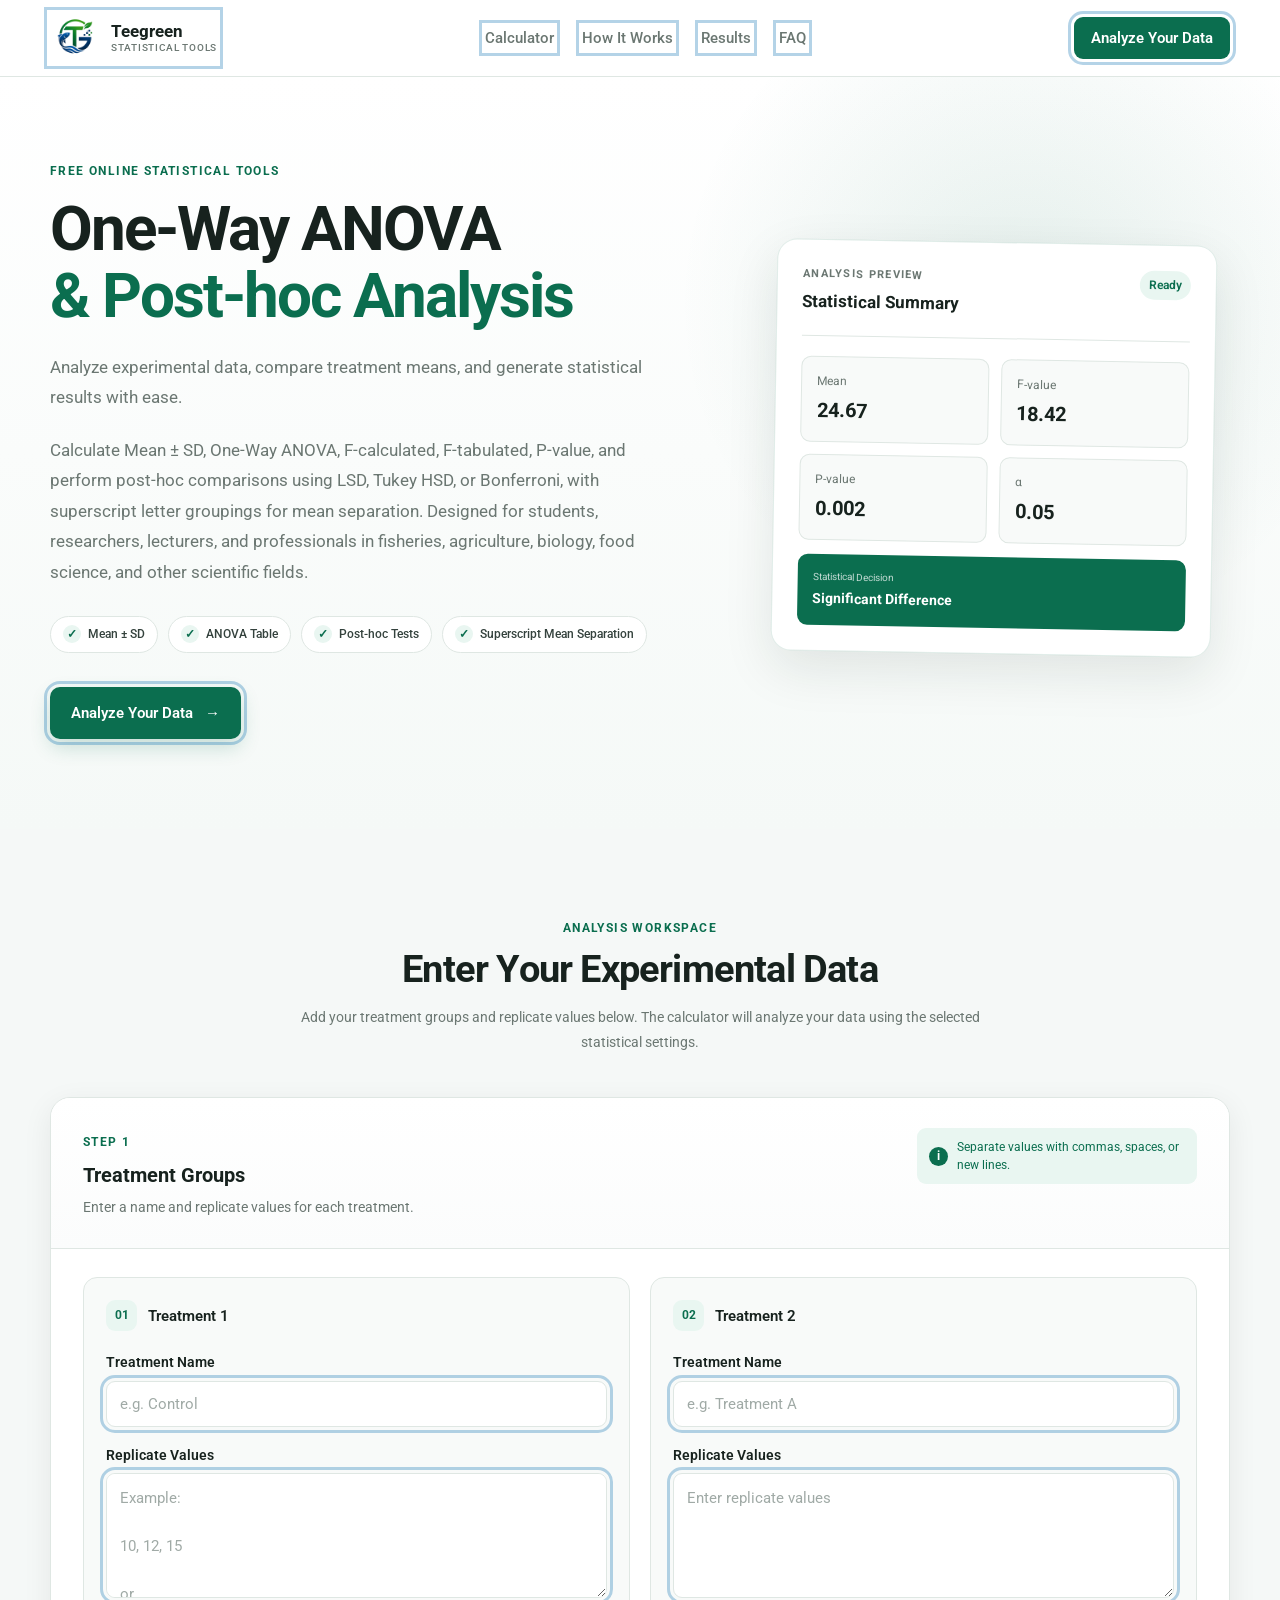
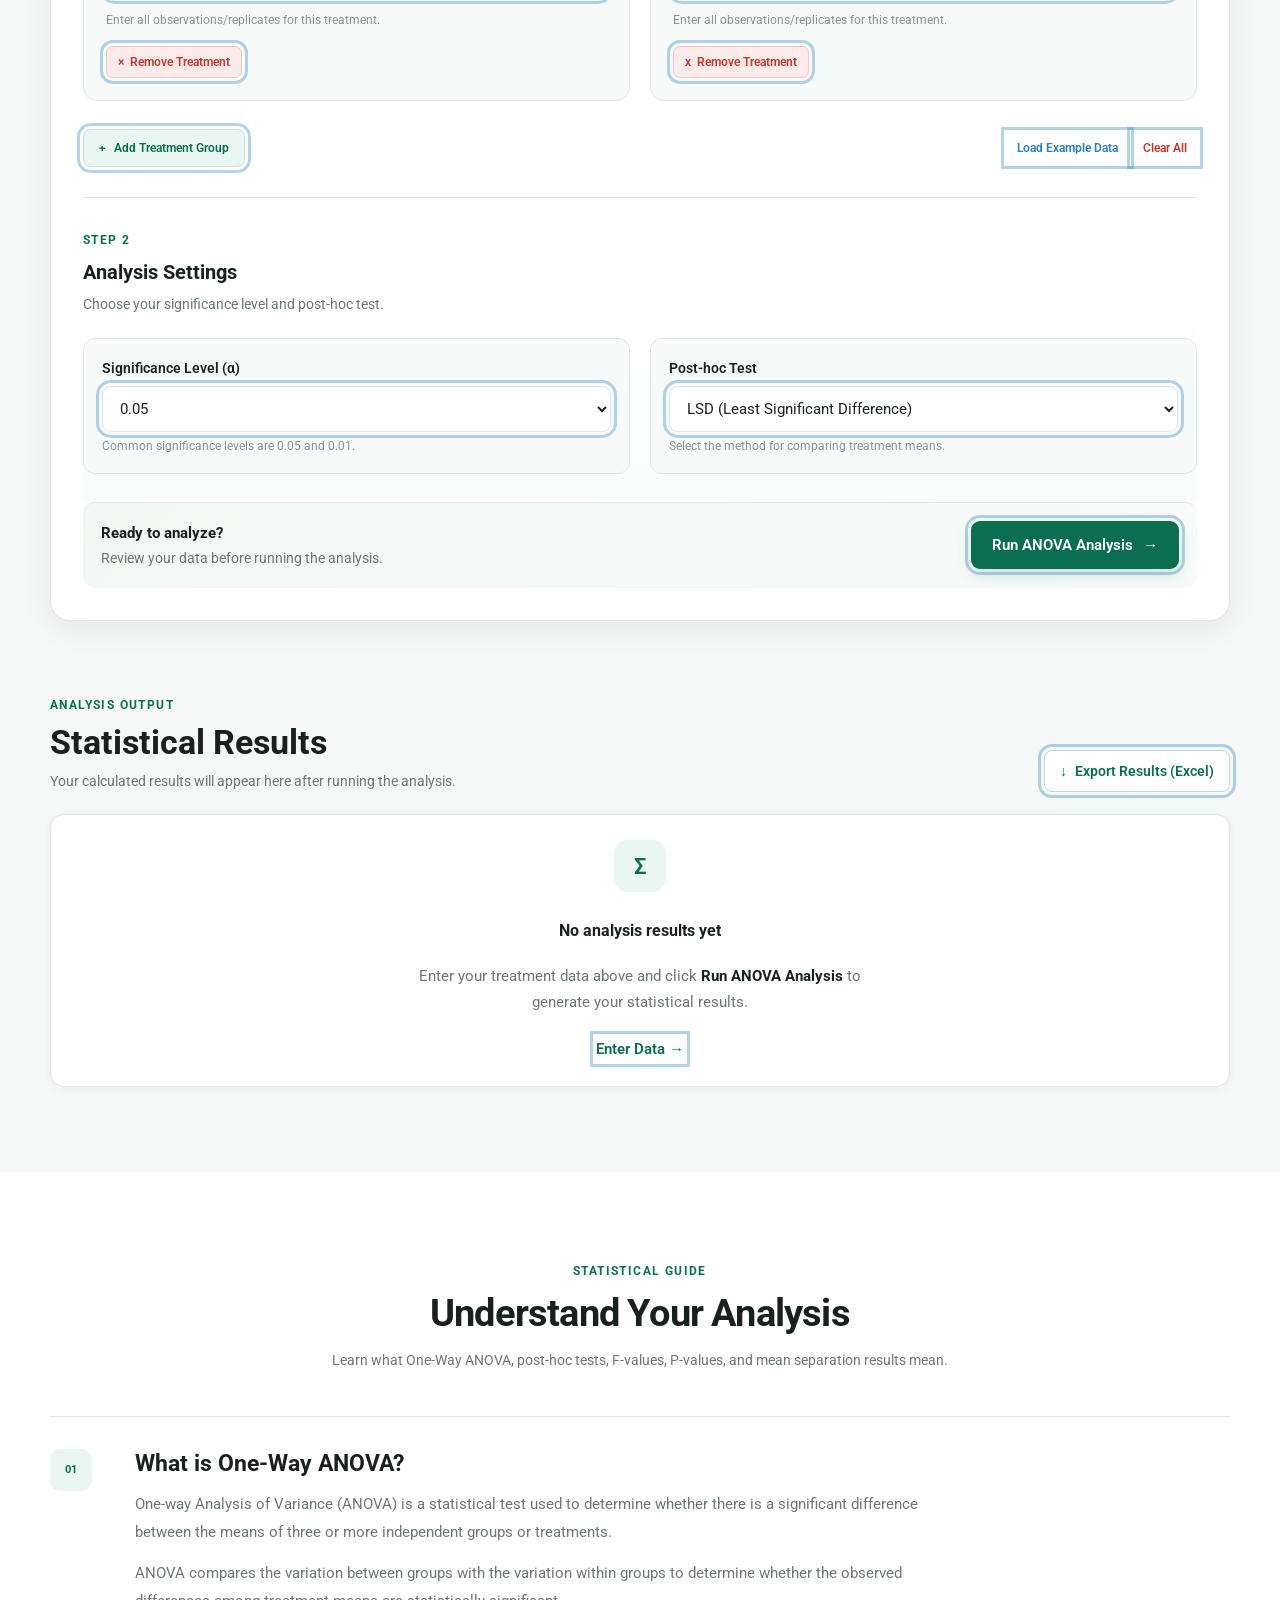
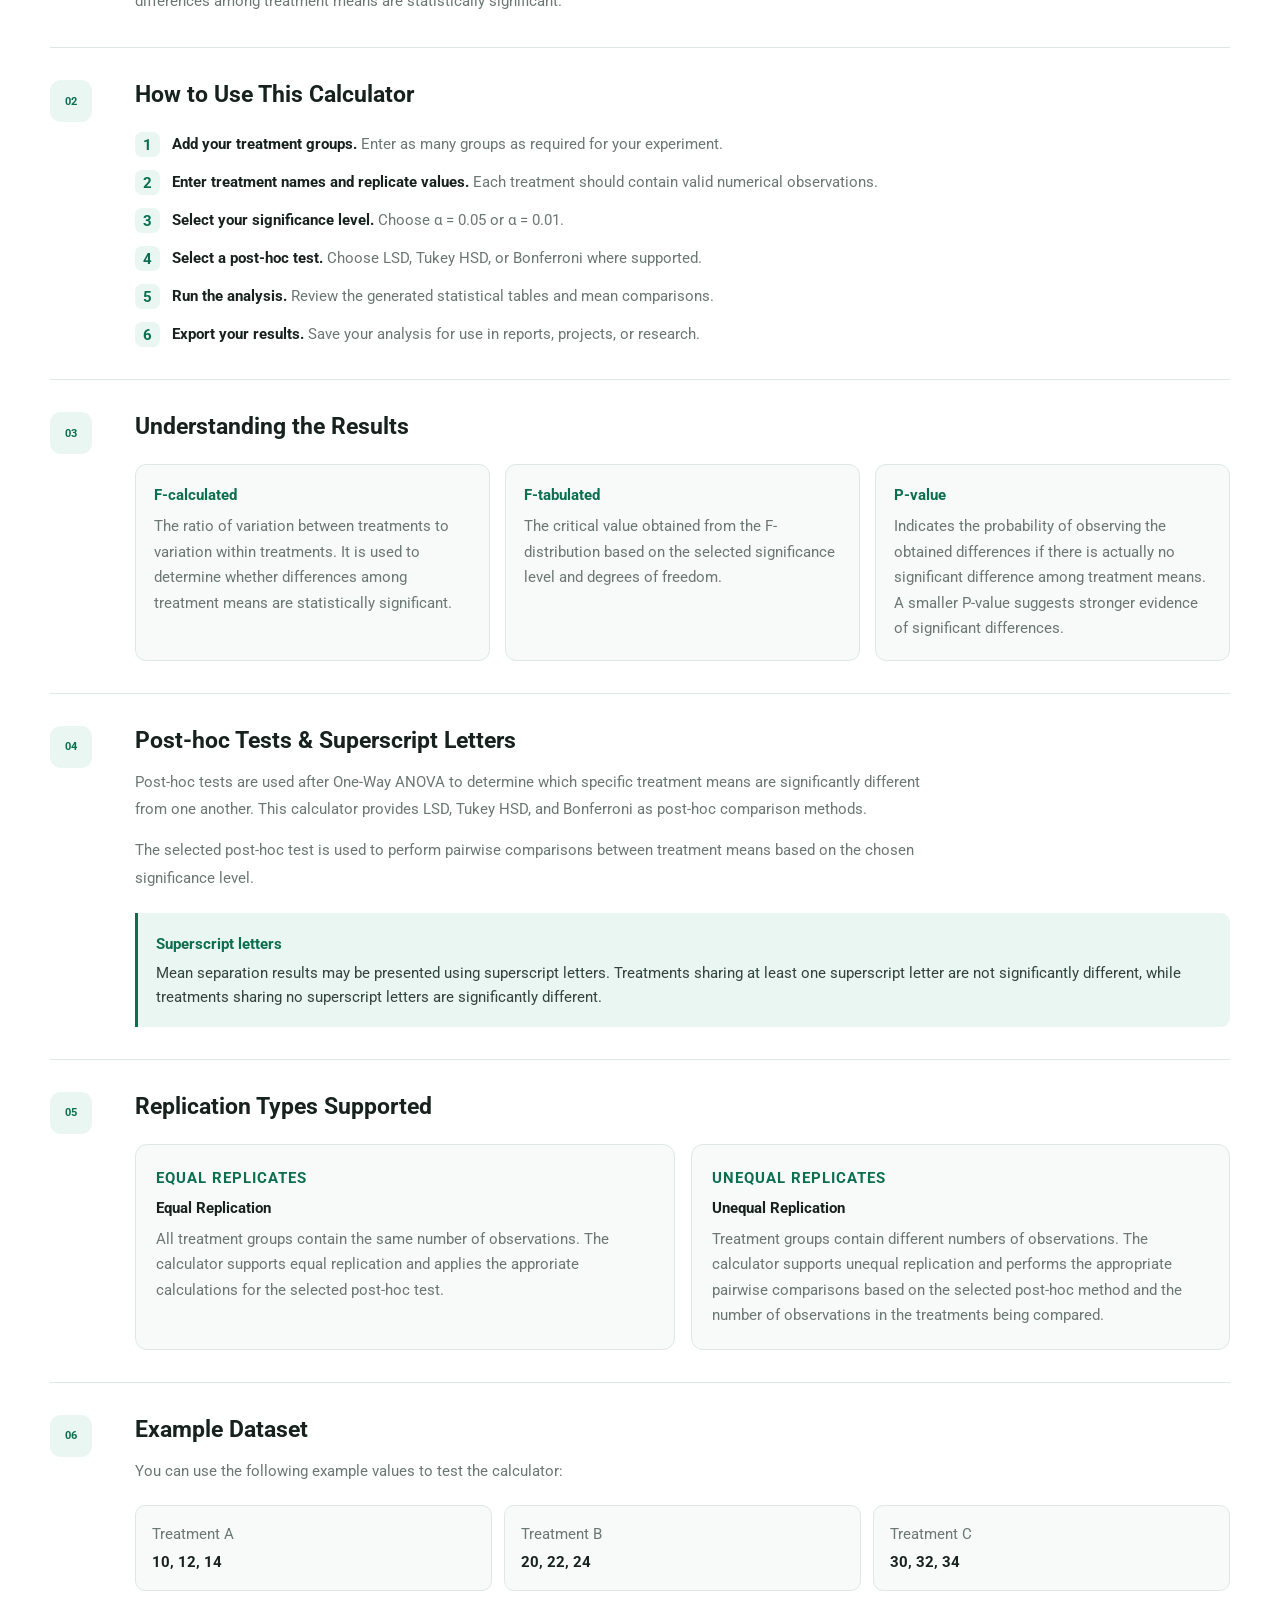
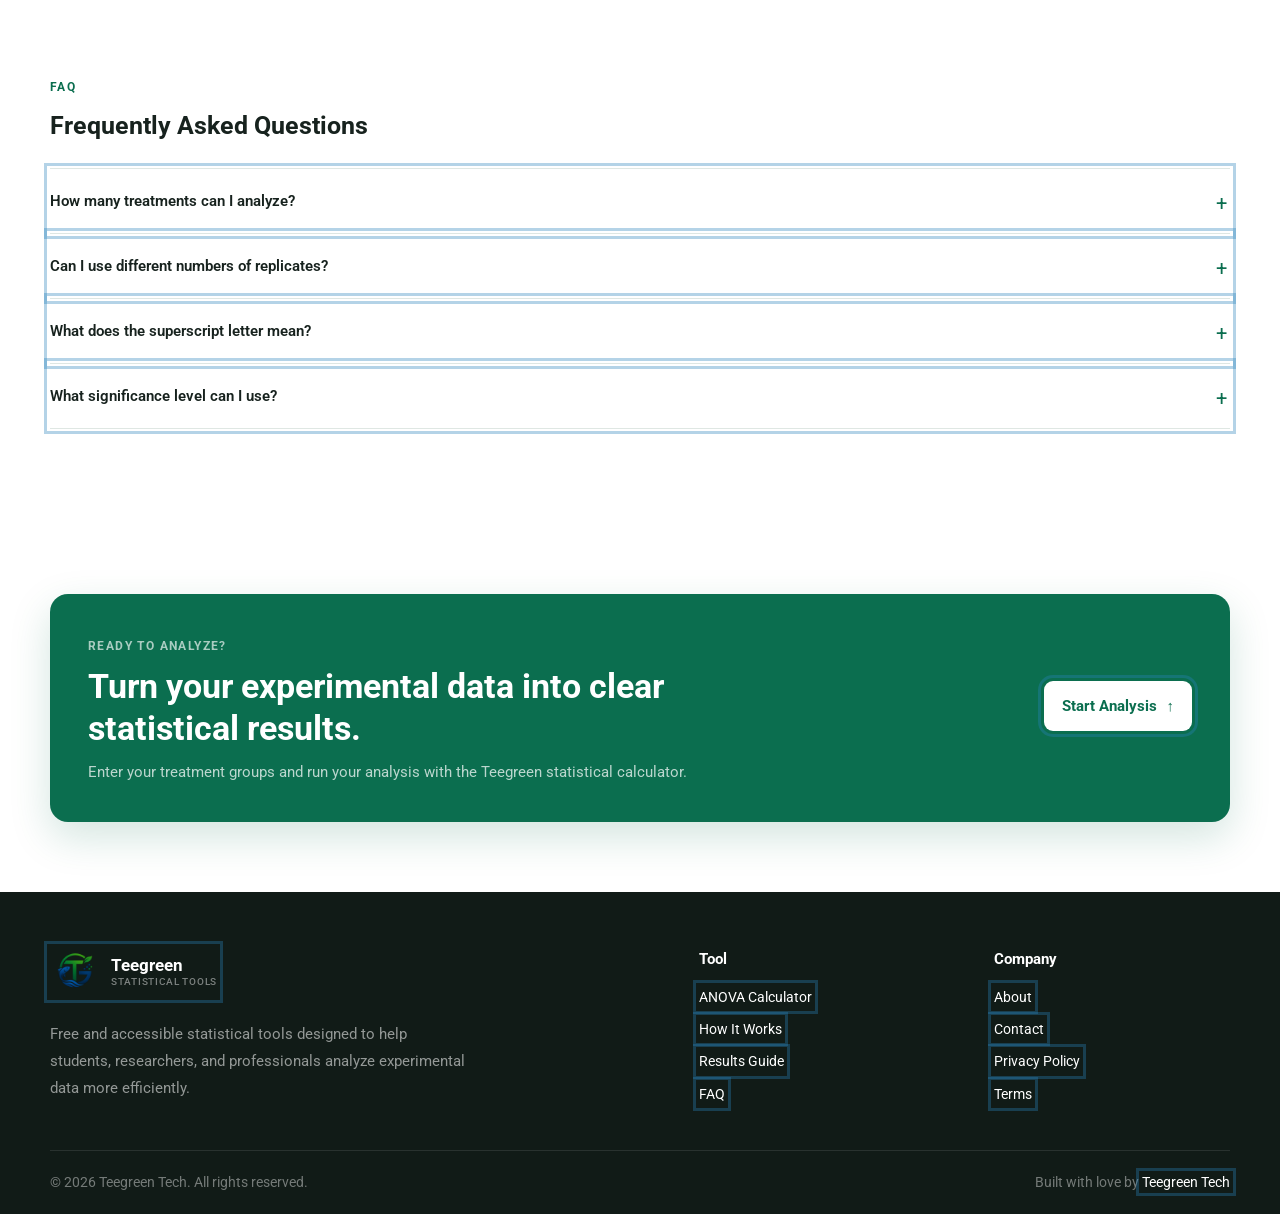
==== commit 6761ab9c: "Update index.html" ====
--- a/index.html
+++ b/index.html
@@ -49,7 +49,7 @@
 <link rel="preconnect" href="https://fonts.gstatic.com" crossorigin>
 <link href="https://fonts.googleapis.com/css2?family=Roboto:ital,wght@0,100..900;1,100..900&display=swap" rel="stylesheet">
 
->
+
 
 <!-- Main Stylesheet -->
 <link
@@ -1475,4 +1475,4 @@
 
 </body>
 
-</html>+</html>
